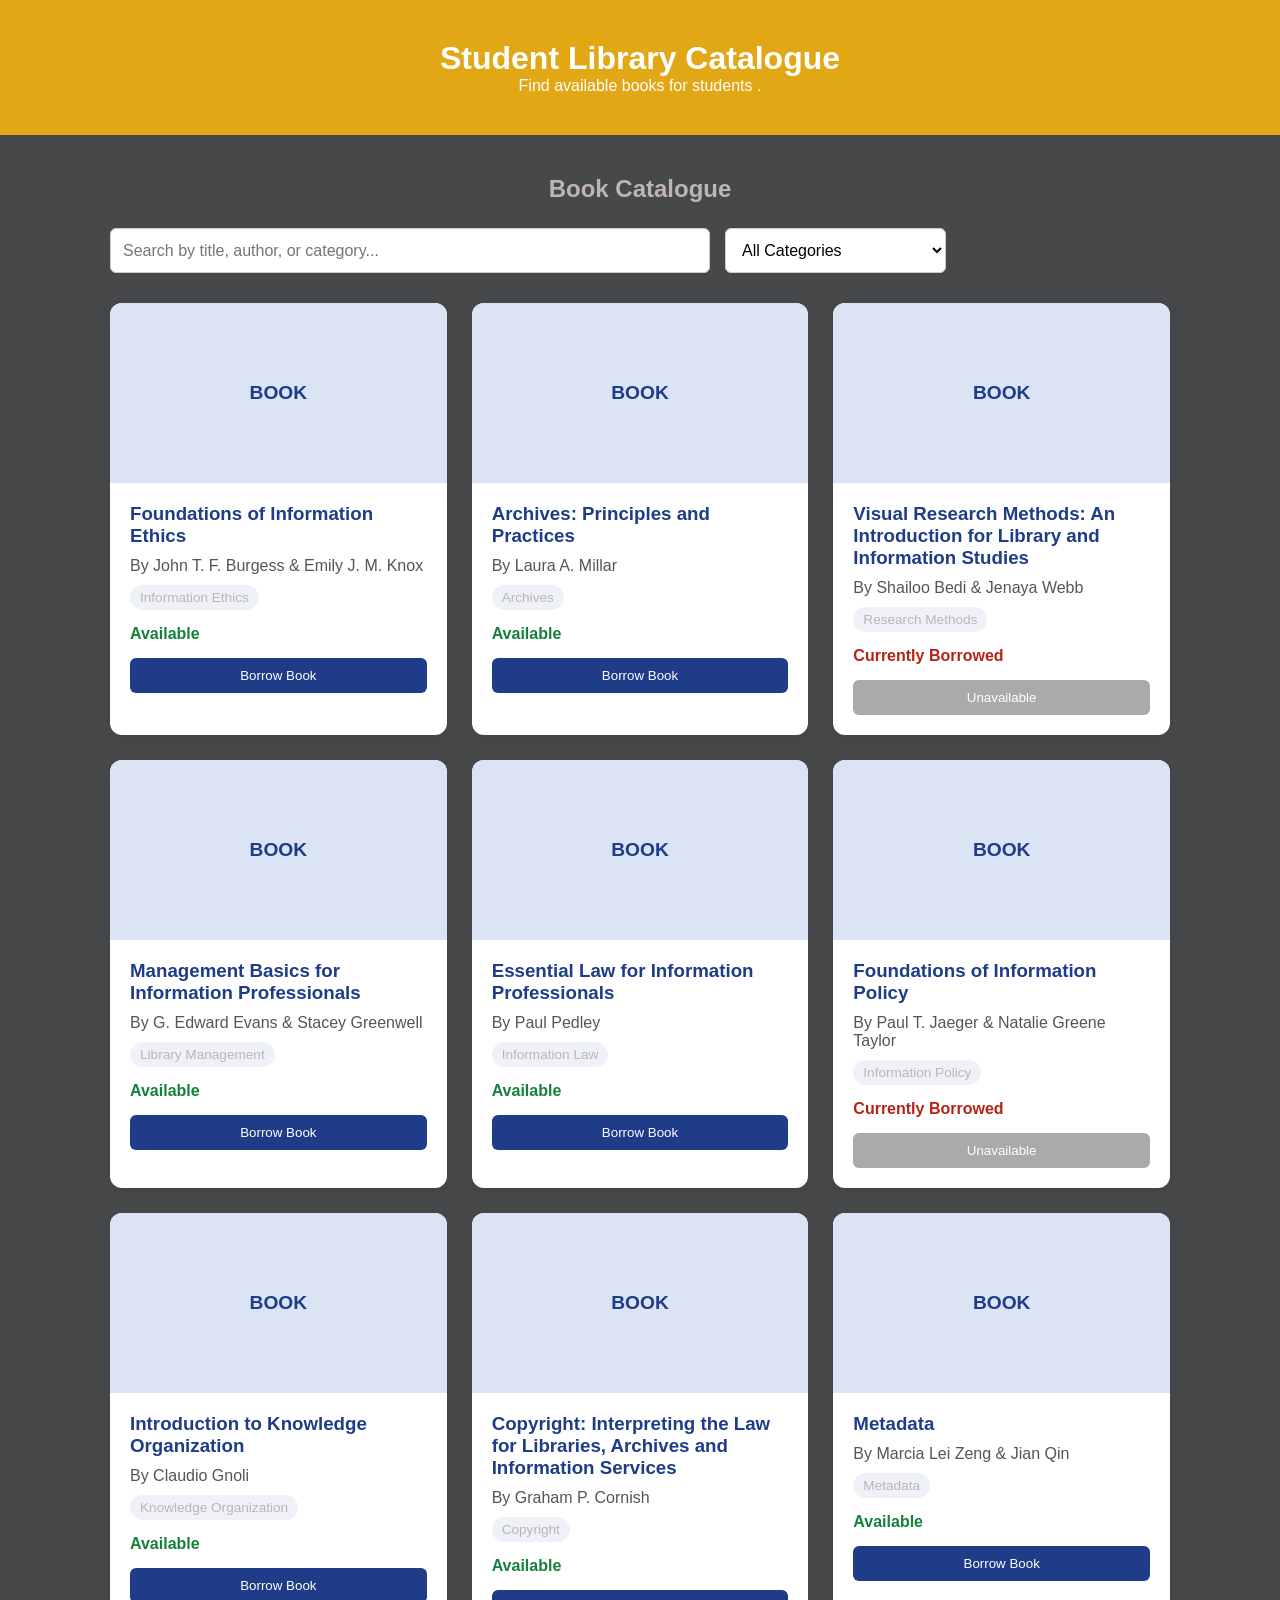
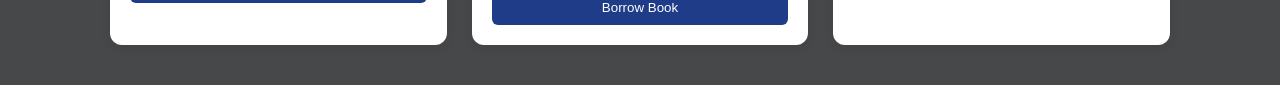
==== index.html @ 52cca1a7 "feat: add category filtering" ====
<!DOCTYPE html>
<html lang="en">
<head>
    <meta charset="UTF-8">
    <meta name="viewport" content="width=device-width, initial-scale=1.0">
    <title>Student Library Catalogue</title>
    <link rel="stylesheet" href="css/style.css">
</head>
<body>

    <header>
        <h1>Student Library Catalogue</h1>
        <p>Find available books for students .</p>
    </header>

    <main>
        <section id="catalogue">
    <h2>Book Catalogue</h2>

    <div class="search-container">
    <input
        type="text"
        id="search-input"
        placeholder="Search by title, author, or category..."
        aria-label="Search books"
    >

    <select id="category-filter" aria-label="Filter books by category">
        <option value="all">All Categories</option>
        <option value="Information Ethics">Information Ethics</option>
        <option value="Archives">Archives</option>
        <option value="Research Methods">Research Methods</option>
        <option value="Library Management">Library Management</option>
        <option value="Information Law">Information Law</option>
        <option value="Information Policy">Information Policy</option>
        <option value="Knowledge Organization">Knowledge Organization</option>
        <option value="Copyright">Copyright</option>
        <option value="Metadata">Metadata</option>
    </select>
</div>

    <div id="book-list"></div>
</section>
    </main>

    <script src="js/script.js"></script>
</body>
</html>
---- css/style.css ----
* {
    box-sizing: border-box;
    margin: 0;
    padding: 0;
}

body {
    font-family: Arial, sans-serif;
    background: #47484a;
    color: #beb4b4;
}

header {
    padding: 40px 20px;
    text-align: center;
    background: #e1a714;
    color: white;
}

main {
    max-width: 1100px;
    margin: 40px auto;
    padding: 0 20px;
}

#catalogue {
    margin-top: 20px;
}

#catalogue h2 {
    margin-bottom: 25px;
    text-align: center;
}

#book-list {
    display: grid;
    grid-template-columns: repeat(auto-fit, minmax(260px, 1fr));
    gap: 25px;
}

.book-card {
    background: white;
    border-radius: 12px;
    overflow: hidden;
    box-shadow: 0 4px 12px rgba(0, 0, 0, 0.08);
    transition: transform 0.2s ease, box-shadow 0.2s ease;
}

.book-card:hover {
    transform: translateY(-4px);
    box-shadow: 0 8px 20px rgba(0, 0, 0, 0.12);
}

.book-cover {
    height: 180px;
    background: #dbe4f5;
    display: flex;
    align-items: center;
    justify-content: center;
    font-weight: bold;
    color: #1f3c88;
    font-size: 1.2rem;
}

.book-info {
    padding: 20px;
}

.book-info h3 {
    margin-bottom: 10px;
    color: #1f3c88;
}

.author {
    color: #555;
    margin-bottom: 10px;
}

.category {
    display: inline-block;
    padding: 5px 10px;
    margin-bottom: 15px;
    background: #eef2f8;
    border-radius: 20px;
    font-size: 0.85rem;
}

.available {
    color: #16803c;
    font-weight: bold;
}

.unavailable {
    color: #b42318;
    font-weight: bold;
}

.borrow-button {
    width: 100%;
    margin-top: 15px;
    padding: 10px;
    border: none;
    border-radius: 6px;
    background: #1f3c88;
    color: white;
    cursor: pointer;
}

.borrow-button:hover {
    background: #162d68;
}

.borrow-button:disabled {
    background: #aaa;
    cursor: not-allowed;
}

.search-container {
    margin-bottom: 25px;
}

#search-input {
    width: 100%;
    max-width: 600px;
    padding: 12px 16px;
    border: 1px solid #ccc;
    border-radius: 8px;
    font-size: 16px;
    box-sizing: border-box;
}

#search-input:focus {
    outline: none;
    border-color: #333;
}

.no-results {
    text-align: center;
    padding: 30px;
    font-size: 18px;
}

.search-container {
    display: flex;
    gap: 15px;
    margin-bottom: 30px;
}

#search-input,
#category-filter {
    padding: 12px;
    border: 1px solid #ccc;
    border-radius: 6px;
    font-size: 16px;
}

#search-input {
    flex: 1;
}

#category-filter {
    min-width: 220px;
    background-color: white;
}

#search-input:focus,
#category-filter:focus {
    outline: none;
    border-color: #333;
}
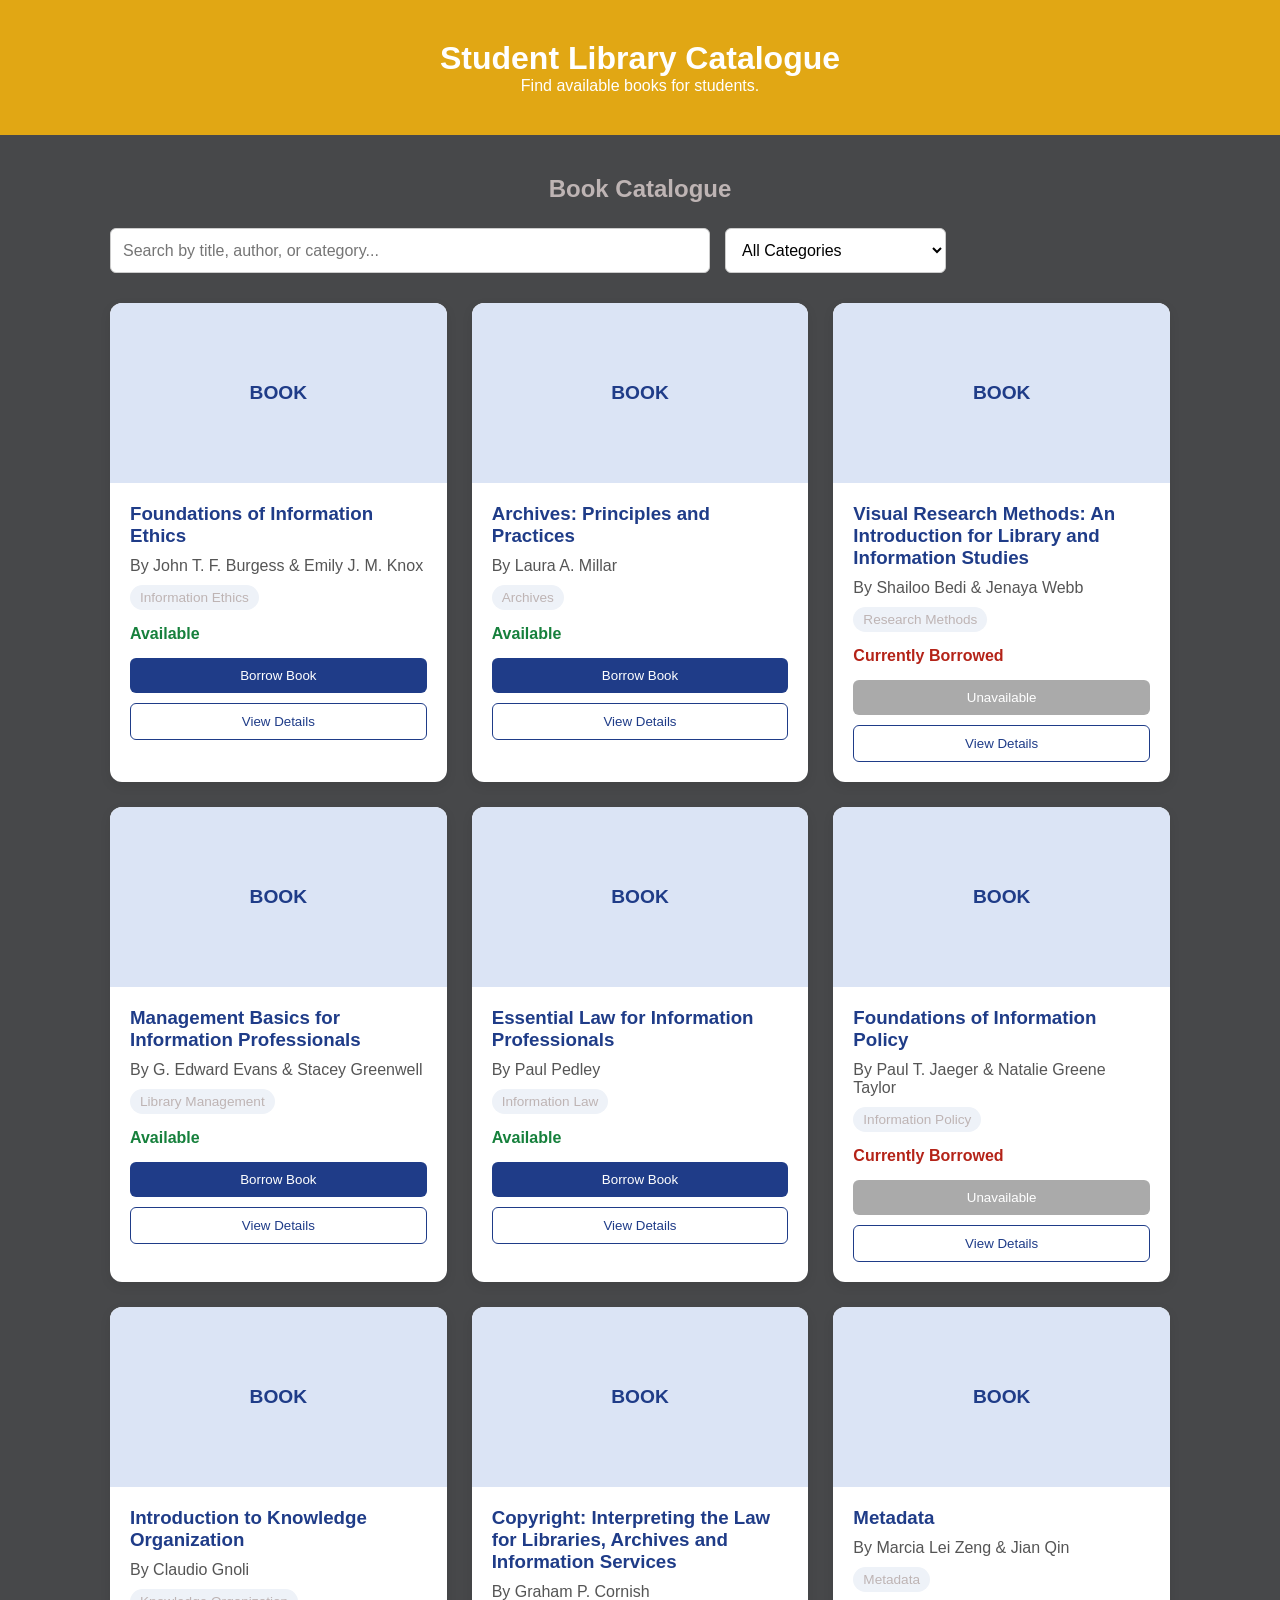
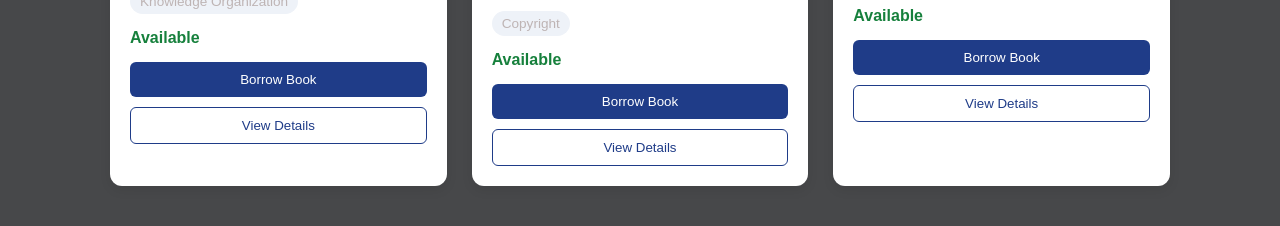
==== commit 0c97f614: "feat: add book details view" ====
--- a/index.html
+++ b/index.html
@@ -10,37 +10,72 @@
 
     <header>
         <h1>Student Library Catalogue</h1>
-        <p>Find available books for students .</p>
+        <p>Find available books for students.</p>
     </header>
 
     <main>
         <section id="catalogue">
-    <h2>Book Catalogue</h2>
+            <h2>Book Catalogue</h2>
 
-    <div class="search-container">
-    <input
-        type="text"
-        id="search-input"
-        placeholder="Search by title, author, or category..."
-        aria-label="Search books"
-    >
+            <div class="search-container">
+                <input
+                    type="text"
+                    id="search-input"
+                    placeholder="Search by title, author, or category..."
+                    aria-label="Search books"
+                >
 
-    <select id="category-filter" aria-label="Filter books by category">
-        <option value="all">All Categories</option>
-        <option value="Information Ethics">Information Ethics</option>
-        <option value="Archives">Archives</option>
-        <option value="Research Methods">Research Methods</option>
-        <option value="Library Management">Library Management</option>
-        <option value="Information Law">Information Law</option>
-        <option value="Information Policy">Information Policy</option>
-        <option value="Knowledge Organization">Knowledge Organization</option>
-        <option value="Copyright">Copyright</option>
-        <option value="Metadata">Metadata</option>
-    </select>
-</div>
+                <select id="category-filter" aria-label="Filter books by category">
+                    <option value="all">All Categories</option>
+                    <option value="Information Ethics">Information Ethics</option>
+                    <option value="Archives">Archives</option>
+                    <option value="Research Methods">Research Methods</option>
+                    <option value="Library Management">Library Management</option>
+                    <option value="Information Law">Information Law</option>
+                    <option value="Information Policy">Information Policy</option>
+                    <option value="Knowledge Organization">Knowledge Organization</option>
+                    <option value="Copyright">Copyright</option>
+                    <option value="Metadata">Metadata</option>
+                </select>
+            </div>
 
-    <div id="book-list"></div>
-</section>
+            <div id="book-list"></div>
+        </section>
+
+        <!-- Book Details Modal -->
+        <div id="book-details" class="book-details hidden">
+            <div class="details-content">
+
+                <button
+                    id="close-details"
+                    class="close-details"
+                    aria-label="Close book details"
+                >
+                    &times;
+                </button>
+
+                <div class="details-cover">
+                    <span>BOOK</span>
+                </div>
+
+                <div class="details-info">
+                    <h2 id="details-title"></h2>
+
+                    <p id="details-author" class="details-author"></p>
+
+                    <p id="details-category" class="details-category"></p>
+
+                    <h3>Description</h3>
+                    <p id="details-description"></p>
+
+                    <p id="details-availability"></p>
+
+                    <div id="details-actions"></div>
+                </div>
+
+            </div>
+        </div>
+
     </main>
 
     <script src="js/script.js"></script>
--- a/css/style.css
+++ b/css/style.css
@@ -167,4 +167,182 @@
 #category-filter:focus {
     outline: none;
     border-color: #333;
+}
+
+/* Book Details Button */
+
+.details-button {
+    width: 100%;
+    margin-top: 10px;
+    padding: 10px;
+    border: 1px solid #1f3c88;
+    border-radius: 6px;
+    background: white;
+    color: #1f3c88;
+    cursor: pointer;
+}
+
+.details-button:hover {
+    background: #eef2f8;
+}
+
+
+/* Book Details Modal */
+
+.book-details {
+    position: fixed;
+    inset: 0;
+    background: rgba(0, 0, 0, 0.65);
+
+    display: flex;
+    justify-content: center;
+    align-items: center;
+
+    padding: 20px;
+    z-index: 1000;
+}
+
+
+/* Hidden state */
+
+.book-details.hidden {
+    display: none;
+}
+
+
+/* Details window */
+
+.details-content {
+    position: relative;
+
+    background: white;
+
+    width: 100%;
+    max-width: 700px;
+
+    border-radius: 12px;
+
+    padding: 30px;
+
+    max-height: 90vh;
+    overflow-y: auto;
+
+    box-shadow: 0 10px 40px rgba(0, 0, 0, 0.3);
+}
+
+
+/* Close button */
+
+.close-details {
+    position: absolute;
+
+    top: 12px;
+    right: 18px;
+
+    border: none;
+    background: none;
+
+    font-size: 32px;
+
+    color: #555;
+
+    cursor: pointer;
+}
+
+.close-details:hover {
+    color: #b42318;
+}
+
+
+/* Details cover */
+
+.details-cover {
+    height: 180px;
+
+    background: #dbe4f5;
+
+    display: flex;
+    align-items: center;
+    justify-content: center;
+
+    border-radius: 8px;
+
+    margin-bottom: 25px;
+
+    color: #1f3c88;
+
+    font-size: 1.4rem;
+    font-weight: bold;
+}
+
+
+/* Details information */
+
+.details-info h2 {
+    color: #1f3c88;
+    margin-bottom: 12px;
+    padding-right: 40px;
+}
+
+.details-author {
+    color: #555;
+    margin-bottom: 15px;
+}
+
+.details-category {
+    display: inline-block;
+
+    padding: 6px 12px;
+
+    background: #eef2f8;
+
+    border-radius: 20px;
+
+    font-size: 0.9rem;
+
+    margin-bottom: 20px;
+}
+
+.details-info h3 {
+    color: #333;
+    margin-bottom: 10px;
+}
+
+#details-description {
+    color: #555;
+    line-height: 1.6;
+    margin-bottom: 20px;
+}
+
+#details-availability {
+    margin-bottom: 15px;
+}
+
+
+/* Details actions */
+
+#details-actions .borrow-button {
+    max-width: 250px;
+}
+
+
+/* Responsive layout */
+
+@media (max-width: 700px) {
+
+    .search-container {
+        flex-direction: column;
+    }
+
+    #category-filter {
+        width: 100%;
+    }
+
+    .details-content {
+        padding: 25px 20px;
+    }
+
+    .details-cover {
+        height: 140px;
+    }
 }
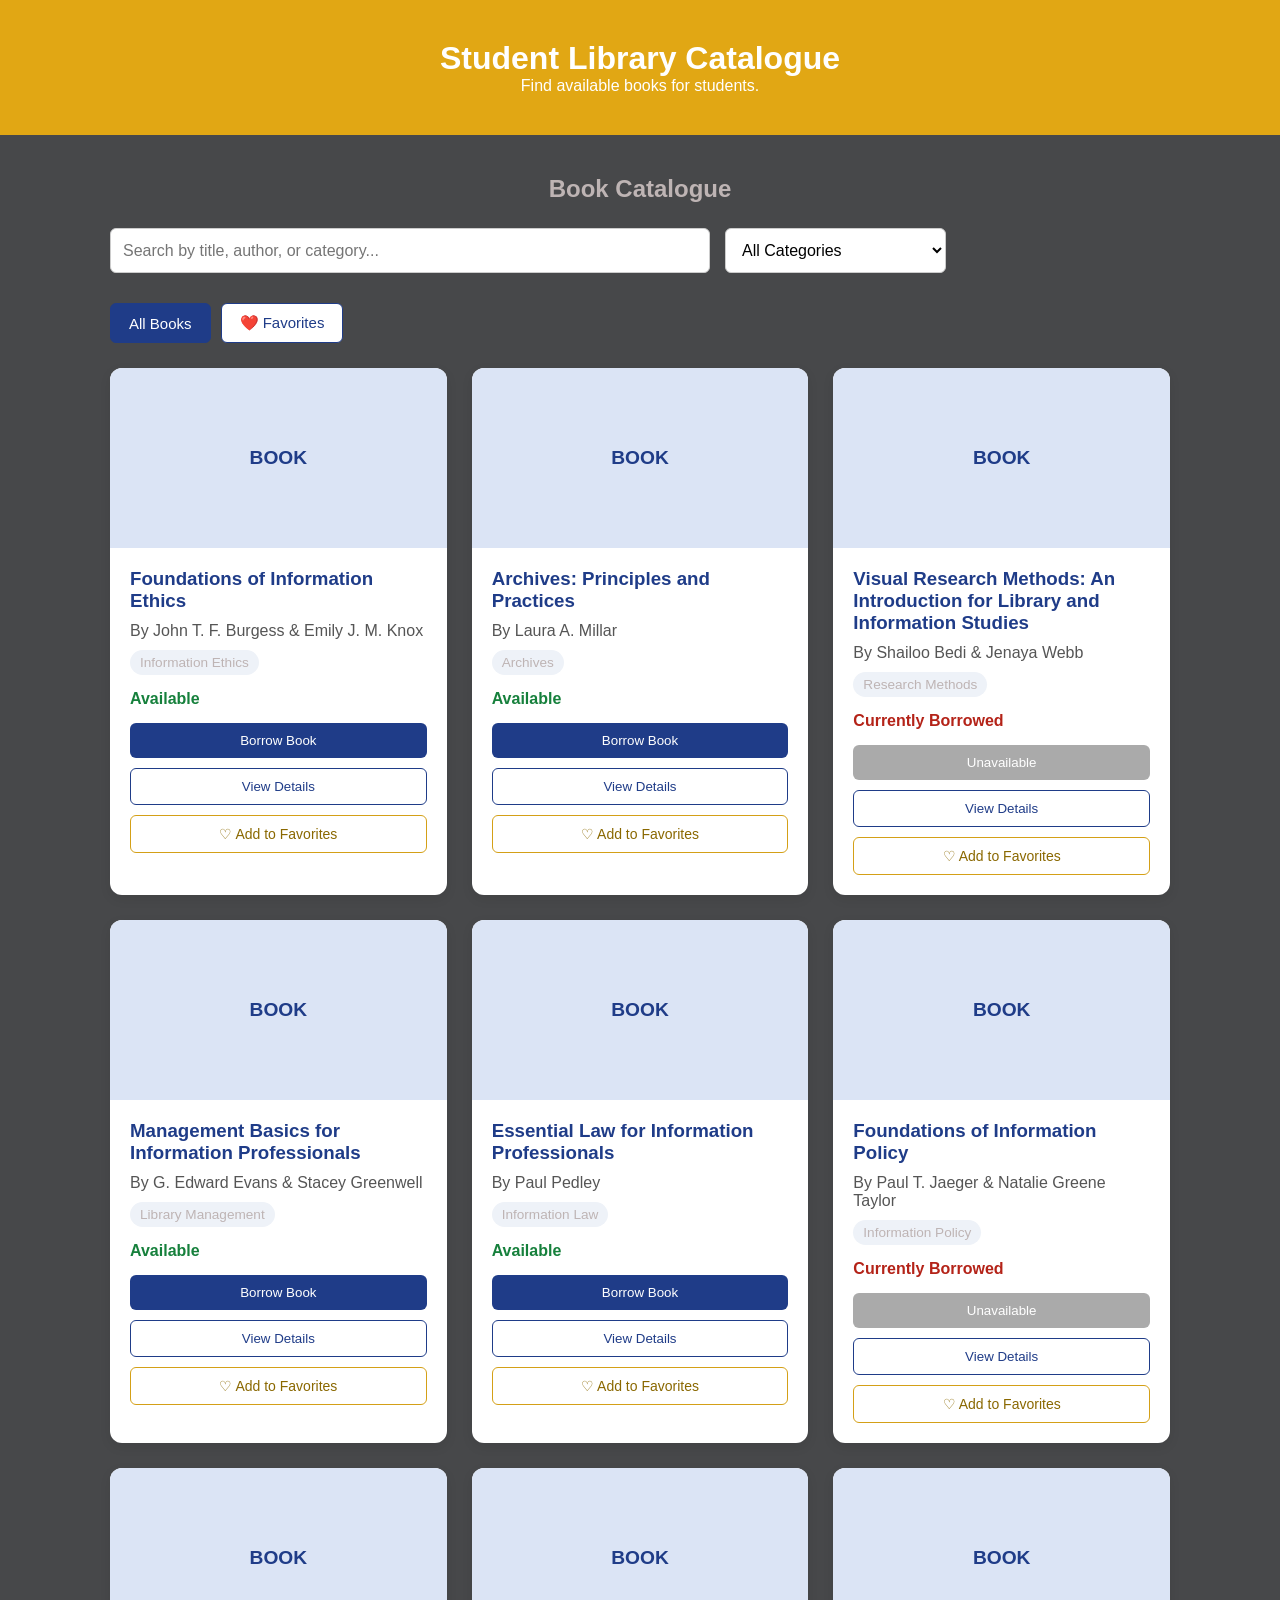
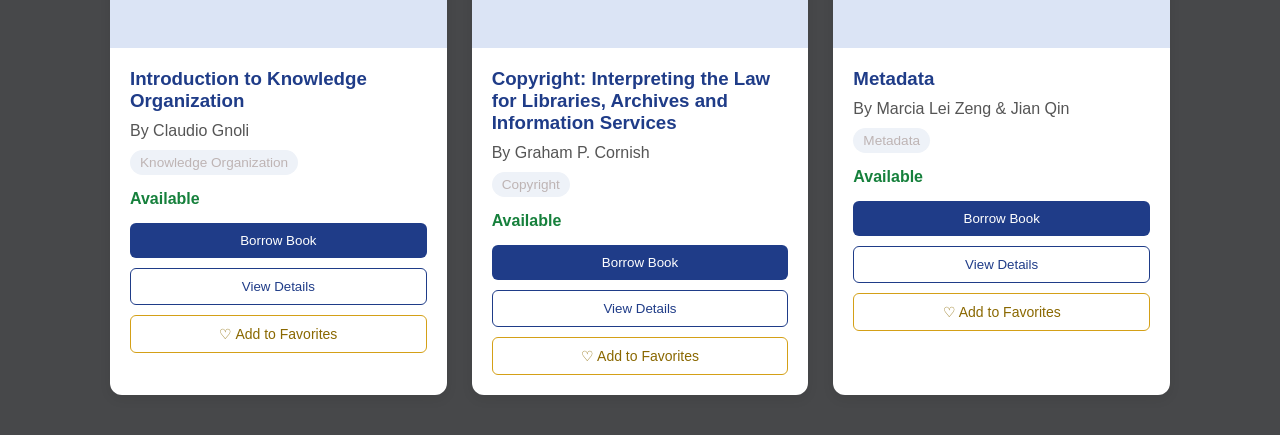
==== commit 4caf4c06: "feat: add book favorites" ====
--- a/index.html
+++ b/index.html
@@ -18,6 +18,7 @@
             <h2>Book Catalogue</h2>
 
             <div class="search-container">
+
                 <input
                     type="text"
                     id="search-input"
@@ -25,7 +26,10 @@
                     aria-label="Search books"
                 >
 
-                <select id="category-filter" aria-label="Filter books by category">
+                <select
+                    id="category-filter"
+                    aria-label="Filter books by category"
+                >
                     <option value="all">All Categories</option>
                     <option value="Information Ethics">Information Ethics</option>
                     <option value="Archives">Archives</option>
@@ -37,13 +41,36 @@
                     <option value="Copyright">Copyright</option>
                     <option value="Metadata">Metadata</option>
                 </select>
+
+            </div>
+
+            <!-- Favorites Controls -->
+            <div class="favourites-controls">
+
+                <button
+                    id="all-books-button"
+                    class="filter-button active"
+                >
+                    All Books
+                </button>
+
+                <button
+                    id="favorites-button"
+                    class="filter-button"
+                >
+                    ❤️ Favorites
+                </button>
+
             </div>
 
             <div id="book-list"></div>
+
         </section>
+
 
         <!-- Book Details Modal -->
         <div id="book-details" class="book-details hidden">
+
             <div class="details-content">
 
                 <button
@@ -59,25 +86,36 @@
                 </div>
 
                 <div class="details-info">
+
                     <h2 id="details-title"></h2>
 
-                    <p id="details-author" class="details-author"></p>
+                    <p
+                        id="details-author"
+                        class="details-author"
+                    ></p>
 
-                    <p id="details-category" class="details-category"></p>
+                    <p
+                        id="details-category"
+                        class="details-category"
+                    ></p>
 
                     <h3>Description</h3>
+
                     <p id="details-description"></p>
 
                     <p id="details-availability"></p>
 
                     <div id="details-actions"></div>
+
                 </div>
 
             </div>
+
         </div>
 
     </main>
 
     <script src="js/script.js"></script>
+
 </body>
 </html>
--- a/css/style.css
+++ b/css/style.css
@@ -345,4 +345,59 @@
     .details-cover {
         height: 140px;
     }
+}
+
+/* Favorites controls */
+
+.favourites-controls {
+    display: flex;
+    gap: 10px;
+    margin-bottom: 25px;
+}
+
+.filter-button {
+    padding: 10px 18px;
+    border: 1px solid #1f3c88;
+    border-radius: 6px;
+    background: white;
+    color: #1f3c88;
+    cursor: pointer;
+    font-size: 15px;
+}
+
+.filter-button:hover {
+    background: #eef2f8;
+}
+
+.filter-button.active {
+    background: #1f3c88;
+    color: white;
+}
+
+
+/* Favorite button */
+
+.favorite-button {
+    width: 100%;
+    margin-top: 10px;
+    padding: 10px;
+
+    border: 1px solid #d4a017;
+    border-radius: 6px;
+
+    background: white;
+    color: #8a6800;
+
+    cursor: pointer;
+    font-size: 14px;
+}
+
+.favorite-button:hover {
+    background: #fff8df;
+}
+
+.favorite-button.favorited {
+    background: #fff3c4;
+    color: #8a6800;
+    font-weight: bold;
 }
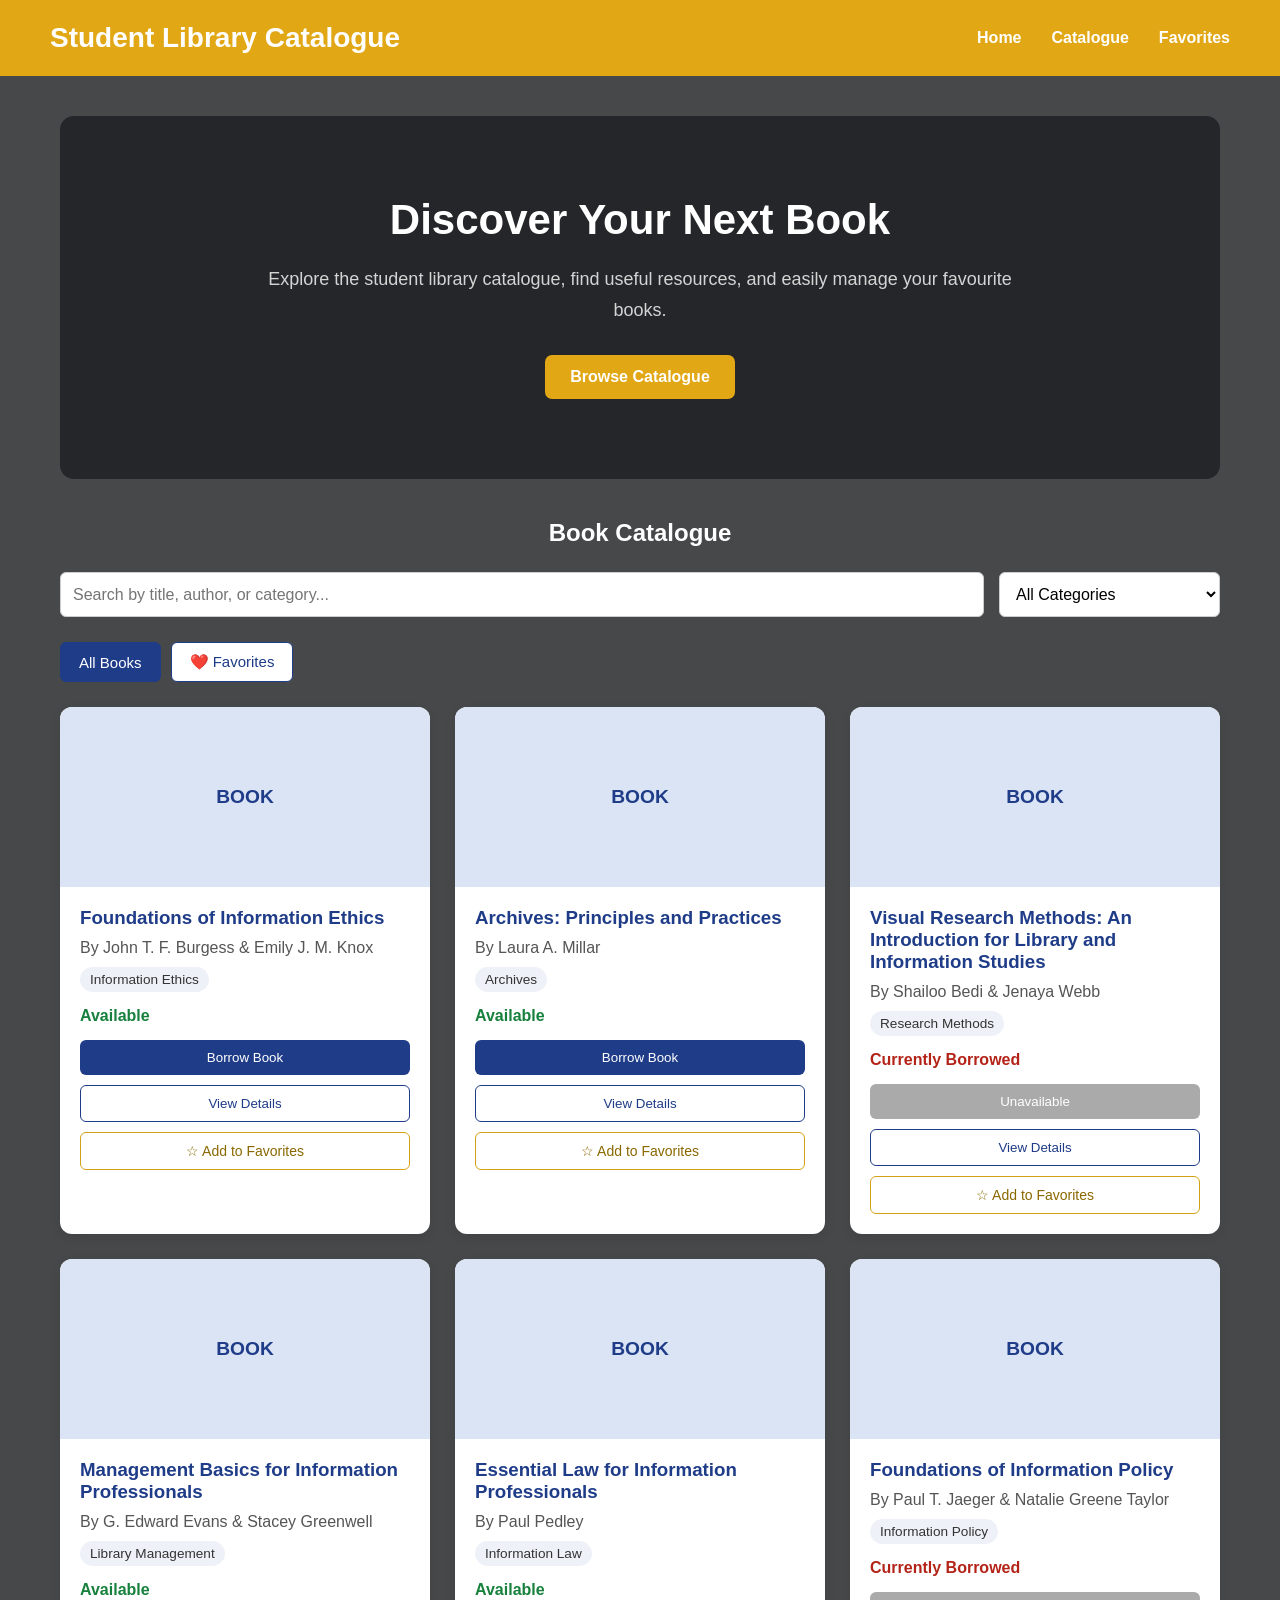
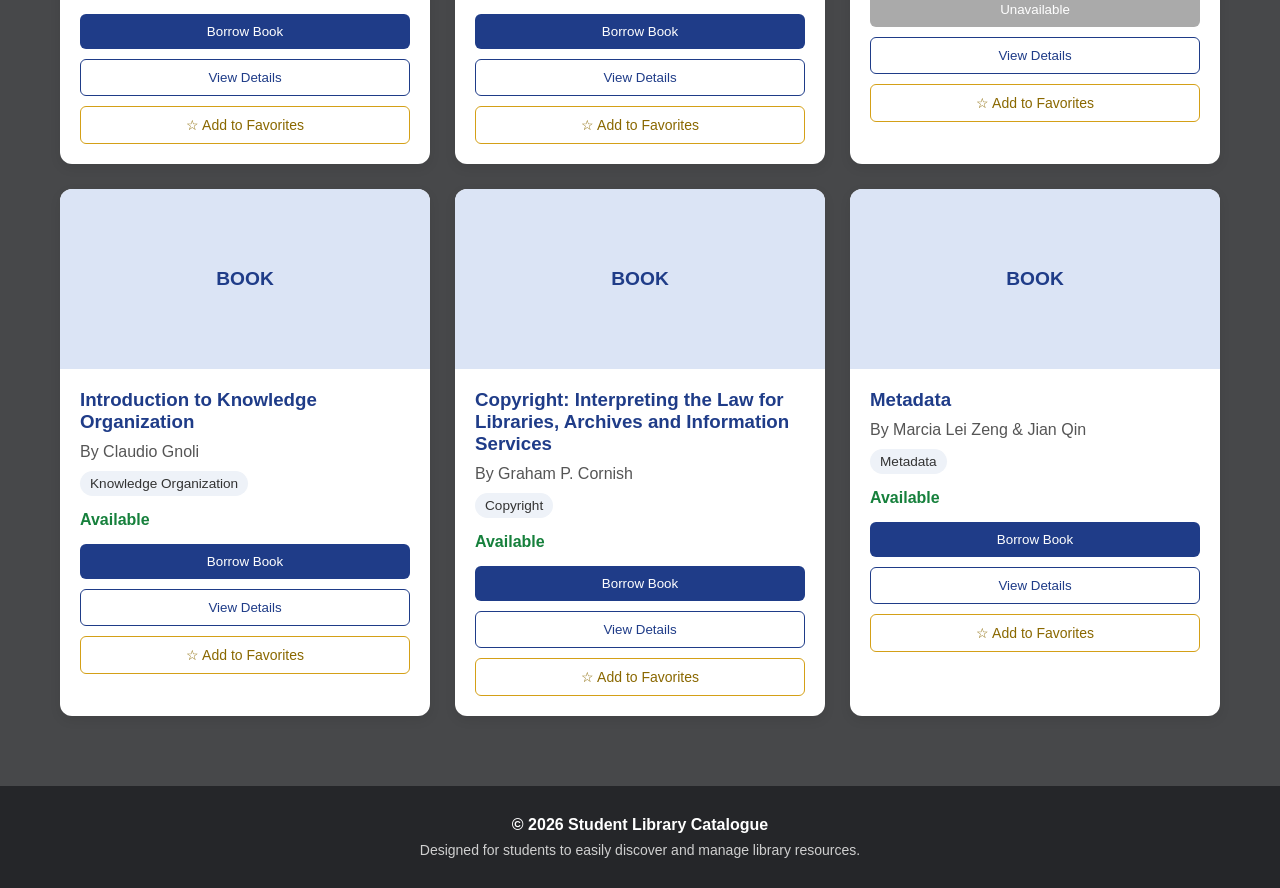
==== commit de8545e3: "feat: add navigation and landing page" ====
--- a/index.html
+++ b/index.html
@@ -9,11 +9,34 @@
 <body>
 
     <header>
-        <h1>Student Library Catalogue</h1>
-        <p>Find available books for students.</p>
+        <div class="header-content">
+            <h1>Student Library Catalogue</h1>
+
+            <nav>
+                <a href="#home">Home</a>
+                <a href="#catalogue">Catalogue</a>
+                <a href="#favorites">Favorites</a>
+            </nav>
+        </div>
     </header>
 
     <main>
+
+        <section id="home" class="hero">
+            <div class="hero-content">
+                <h2>Discover Your Next Book</h2>
+
+                <p>
+                    Explore the student library catalogue, find useful
+                    resources, and easily manage your favourite books.
+                </p>
+
+                <a href="#catalogue" class="catalogue-button">
+                    Browse Catalogue
+                </a>
+            </div>
+        </section>
+
         <section id="catalogue">
             <h2>Book Catalogue</h2>
 
@@ -44,8 +67,7 @@
 
             </div>
 
-            <!-- Favorites Controls -->
-            <div class="favourites-controls">
+            <div id="favorites" class="favourites-controls">
 
                 <button
                     id="all-books-button"
@@ -67,8 +89,6 @@
 
         </section>
 
-
-        <!-- Book Details Modal -->
         <div id="book-details" class="book-details hidden">
 
             <div class="details-content">
@@ -115,6 +135,11 @@
 
     </main>
 
+    <footer>
+        <p>&copy; 2026 Student Library Catalogue</p>
+        <p>Designed for students to easily discover and manage library resources.</p>
+    </footer>
+
     <script src="js/script.js"></script>
 
 </body>
--- a/css/style.css
+++ b/css/style.css
@@ -4,6 +4,10 @@
     padding: 0;
 }
 
+html {
+    scroll-behavior: smooth;
+}
+
 body {
     font-family: Arial, sans-serif;
     background: #47484a;
@@ -11,30 +15,99 @@
 }
 
 header {
-    padding: 40px 20px;
+    background: #e1a714;
+    color: white;
+    padding: 22px 50px;
+}
+
+.header-content {
+    max-width: 1200px;
+    margin: 0 auto;
+    display: flex;
+    align-items: center;
+    justify-content: space-between;
+}
+
+header h1 {
+    font-size: 28px;
+}
+
+nav {
+    display: flex;
+    gap: 30px;
+}
+
+nav a {
+    color: white;
+    text-decoration: none;
+    font-weight: bold;
+    font-size: 16px;
+}
+
+nav a:hover {
+    text-decoration: underline;
+}
+
+.hero {
+    max-width: 1200px;
+    margin: 40px auto;
+    padding: 80px 60px;
+    background: #252629;
+    border-radius: 14px;
     text-align: center;
+}
+
+.hero-content {
+    max-width: 750px;
+    margin: 0 auto;
+}
+
+.hero h2 {
+    color: white;
+    font-size: 42px;
+    margin-bottom: 20px;
+}
+
+.hero p {
+    color: #d4d4d4;
+    font-size: 18px;
+    line-height: 1.7;
+    margin-bottom: 30px;
+}
+
+.catalogue-button {
+    display: inline-block;
+    padding: 13px 25px;
     background: #e1a714;
     color: white;
+    text-decoration: none;
+    border-radius: 7px;
+    font-weight: bold;
+}
+
+.catalogue-button:hover {
+    background: #c8930e;
 }
 
 main {
-    max-width: 1100px;
+    max-width: 1200px;
     margin: 40px auto;
     padding: 0 20px;
 }
 
 #catalogue {
-    margin-top: 20px;
+    margin-top: 30px;
 }
 
 #catalogue h2 {
     margin-bottom: 25px;
     text-align: center;
+    color: white;
 }
 
 #book-list {
     display: grid;
-    grid-template-columns: repeat(auto-fit, minmax(260px, 1fr));
+    grid-template-columns: repeat(3, 1fr);
     gap: 25px;
 }
 
@@ -83,6 +156,7 @@
     background: #eef2f8;
     border-radius: 20px;
     font-size: 0.85rem;
+    color: #333;
 }
 
 .available {
@@ -116,20 +190,30 @@
 }
 
 .search-container {
+    display: flex;
+    gap: 15px;
     margin-bottom: 25px;
 }
 
+#search-input,
+#category-filter {
+    padding: 12px;
+    border: 1px solid #ccc;
+    border-radius: 6px;
+    font-size: 16px;
+}
+
 #search-input {
-    width: 100%;
-    max-width: 600px;
-    padding: 12px 16px;
-    border: 1px solid #ccc;
-    border-radius: 8px;
-    font-size: 16px;
-    box-sizing: border-box;
-}
-
-#search-input:focus {
+    flex: 1;
+}
+
+#category-filter {
+    min-width: 220px;
+    background-color: white;
+}
+
+#search-input:focus,
+#category-filter:focus {
     outline: none;
     border-color: #333;
 }
@@ -139,37 +223,6 @@
     padding: 30px;
     font-size: 18px;
 }
-
-.search-container {
-    display: flex;
-    gap: 15px;
-    margin-bottom: 30px;
-}
-
-#search-input,
-#category-filter {
-    padding: 12px;
-    border: 1px solid #ccc;
-    border-radius: 6px;
-    font-size: 16px;
-}
-
-#search-input {
-    flex: 1;
-}
-
-#category-filter {
-    min-width: 220px;
-    background-color: white;
-}
-
-#search-input:focus,
-#category-filter:focus {
-    outline: none;
-    border-color: #333;
-}
-
-/* Book Details Button */
 
 .details-button {
     width: 100%;
@@ -186,66 +239,41 @@
     background: #eef2f8;
 }
 
-
-/* Book Details Modal */
-
 .book-details {
     position: fixed;
     inset: 0;
     background: rgba(0, 0, 0, 0.65);
-
     display: flex;
     justify-content: center;
     align-items: center;
-
     padding: 20px;
     z-index: 1000;
 }
 
-
-/* Hidden state */
-
 .book-details.hidden {
     display: none;
 }
 
-
-/* Details window */
-
 .details-content {
     position: relative;
-
-    background: white;
-
+    background: white;
     width: 100%;
     max-width: 700px;
-
     border-radius: 12px;
-
     padding: 30px;
-
     max-height: 90vh;
     overflow-y: auto;
-
     box-shadow: 0 10px 40px rgba(0, 0, 0, 0.3);
 }
-
-
-/* Close button */
 
 .close-details {
     position: absolute;
-
     top: 12px;
     right: 18px;
-
     border: none;
     background: none;
-
     font-size: 32px;
-
     color: #555;
-
     cursor: pointer;
 }
 
@@ -253,30 +281,18 @@
     color: #b42318;
 }
 
-
-/* Details cover */
-
 .details-cover {
     height: 180px;
-
     background: #dbe4f5;
-
     display: flex;
     align-items: center;
     justify-content: center;
-
     border-radius: 8px;
-
     margin-bottom: 25px;
-
-    color: #1f3c88;
-
+    color: #1f3c88;
     font-size: 1.4rem;
     font-weight: bold;
 }
-
-
-/* Details information */
 
 .details-info h2 {
     color: #1f3c88;
@@ -291,15 +307,10 @@
 
 .details-category {
     display: inline-block;
-
     padding: 6px 12px;
-
     background: #eef2f8;
-
     border-radius: 20px;
-
     font-size: 0.9rem;
-
     margin-bottom: 20px;
 }
 
@@ -318,36 +329,9 @@
     margin-bottom: 15px;
 }
 
-
-/* Details actions */
-
 #details-actions .borrow-button {
     max-width: 250px;
 }
-
-
-/* Responsive layout */
-
-@media (max-width: 700px) {
-
-    .search-container {
-        flex-direction: column;
-    }
-
-    #category-filter {
-        width: 100%;
-    }
-
-    .details-content {
-        padding: 25px 20px;
-    }
-
-    .details-cover {
-        height: 140px;
-    }
-}
-
-/* Favorites controls */
 
 .favourites-controls {
     display: flex;
@@ -373,21 +357,15 @@
     background: #1f3c88;
     color: white;
 }
-
-
-/* Favorite button */
 
 .favorite-button {
     width: 100%;
     margin-top: 10px;
     padding: 10px;
-
     border: 1px solid #d4a017;
     border-radius: 6px;
-
     background: white;
     color: #8a6800;
-
     cursor: pointer;
     font-size: 14px;
 }
@@ -400,4 +378,22 @@
     background: #fff3c4;
     color: #8a6800;
     font-weight: bold;
+}
+
+footer {
+    margin-top: 70px;
+    padding: 30px;
+    background: #252629;
+    color: #cfcfcf;
+    text-align: center;
+}
+
+footer p:first-child {
+    color: white;
+    font-weight: bold;
+    margin-bottom: 8px;
+}
+
+footer p:last-child {
+    font-size: 14px;
 }
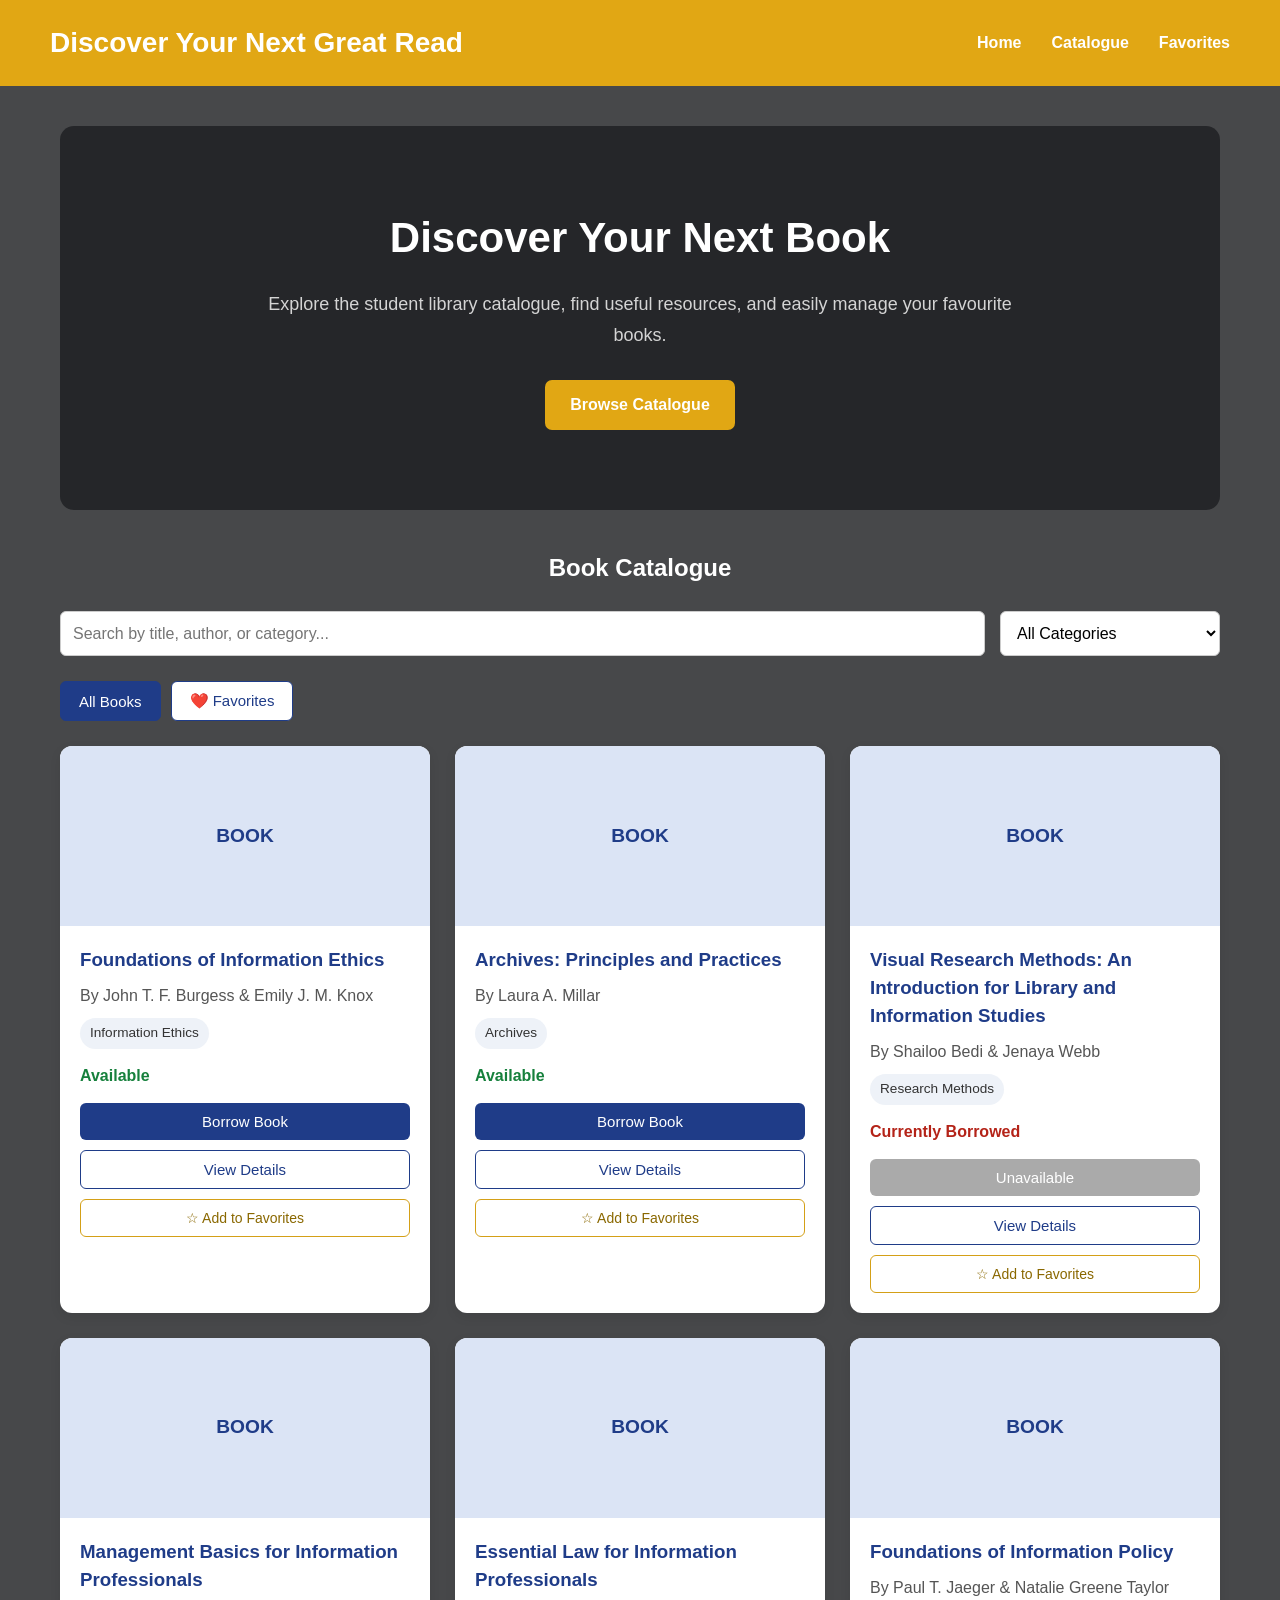
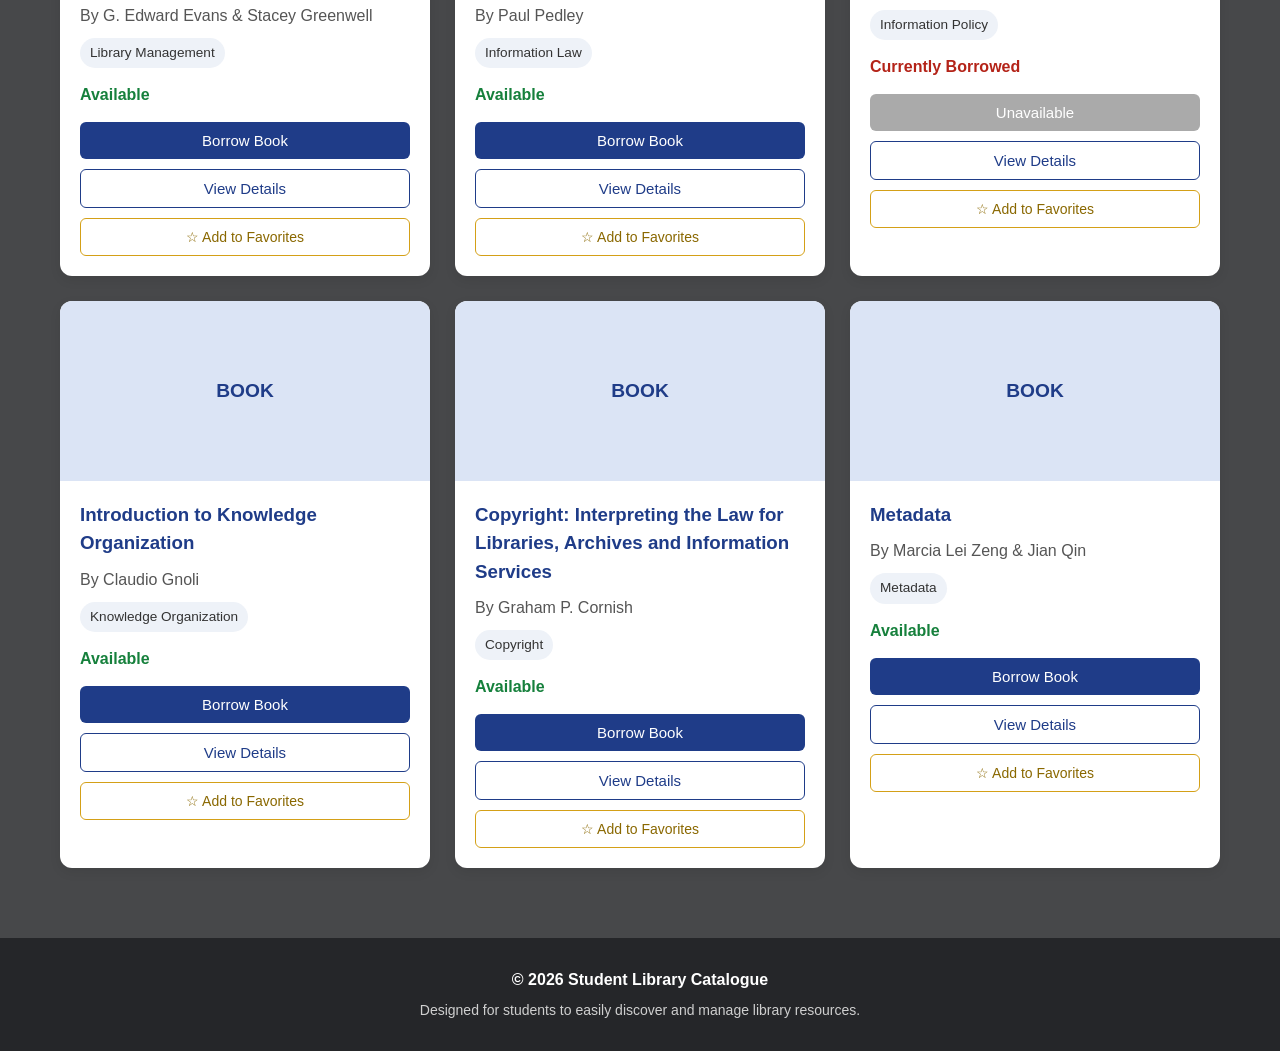
==== commit a26d23ff: "feat(landing): update hero title copy Refs #26" ====
--- a/index.html
+++ b/index.html
@@ -10,8 +10,7 @@
 
     <header>
         <div class="header-content">
-            <h1>Student Library Catalogue</h1>
-
+            <h1>Discover Your Next Great Read</h1>
             <nav>
                 <a href="#home">Home</a>
                 <a href="#catalogue">Catalogue</a>
--- a/css/style.css
+++ b/css/style.css
@@ -12,6 +12,7 @@
     font-family: Arial, sans-serif;
     background: #47484a;
     color: #beb4b4;
+    line-height: 1.5;
 }
 
 header {
@@ -107,7 +108,7 @@
 
 #book-list {
     display: grid;
-    grid-template-columns: repeat(3, 1fr);
+    grid-template-columns: repeat(3, minmax(0, 1fr));
     gap: 25px;
 }
 
@@ -178,6 +179,7 @@
     background: #1f3c88;
     color: white;
     cursor: pointer;
+    font-size: 15px;
 }
 
 .borrow-button:hover {
@@ -205,10 +207,11 @@
 
 #search-input {
     flex: 1;
+    min-width: 0;
 }
 
 #category-filter {
-    min-width: 220px;
+    width: 220px;
     background-color: white;
 }
 
@@ -233,6 +236,7 @@
     background: white;
     color: #1f3c88;
     cursor: pointer;
+    font-size: 15px;
 }
 
 .details-button:hover {
@@ -312,6 +316,7 @@
     border-radius: 20px;
     font-size: 0.9rem;
     margin-bottom: 20px;
+    color: #333;
 }
 
 .details-info h3 {
@@ -396,4 +401,116 @@
 
 footer p:last-child {
     font-size: 14px;
+}
+
+@media (max-width: 900px) {
+    header {
+        padding: 20px 30px;
+    }
+
+    .header-content {
+        flex-direction: column;
+        gap: 15px;
+    }
+
+    nav {
+        gap: 20px;
+    }
+
+    .hero {
+        margin: 30px 20px;
+        padding: 60px 40px;
+    }
+
+    .hero h2 {
+        font-size: 36px;
+    }
+
+    #book-list {
+        grid-template-columns: repeat(2, minmax(0, 1fr));
+        gap: 20px;
+    }
+}
+
+@media (max-width: 600px) {
+    header {
+        padding: 20px;
+    }
+
+    header h1 {
+        font-size: 24px;
+        text-align: center;
+    }
+
+    nav {
+        width: 100%;
+        justify-content: center;
+        gap: 15px;
+        flex-wrap: wrap;
+    }
+
+    nav a {
+        font-size: 14px;
+    }
+
+    main {
+        margin: 25px auto;
+        padding: 0 15px;
+    }
+
+    .hero {
+        margin: 20px 0;
+        padding: 50px 20px;
+    }
+
+    .hero h2 {
+        font-size: 30px;
+    }
+
+    .hero p {
+        font-size: 16px;
+    }
+
+    .search-container {
+        flex-direction: column;
+    }
+
+    #search-input,
+    #category-filter {
+        width: 100%;
+    }
+
+    #book-list {
+        grid-template-columns: 1fr;
+        gap: 18px;
+    }
+
+    .favourites-controls {
+        flex-direction: column;
+    }
+
+    .filter-button {
+        width: 100%;
+    }
+
+    .book-details {
+        padding: 10px;
+    }
+
+    .details-content {
+        padding: 25px 18px;
+        max-height: 95vh;
+    }
+
+    .details-cover {
+        height: 140px;
+    }
+
+    #details-actions .borrow-button {
+        max-width: none;
+    }
+
+    footer {
+        padding: 25px 15px;
+    }
 }
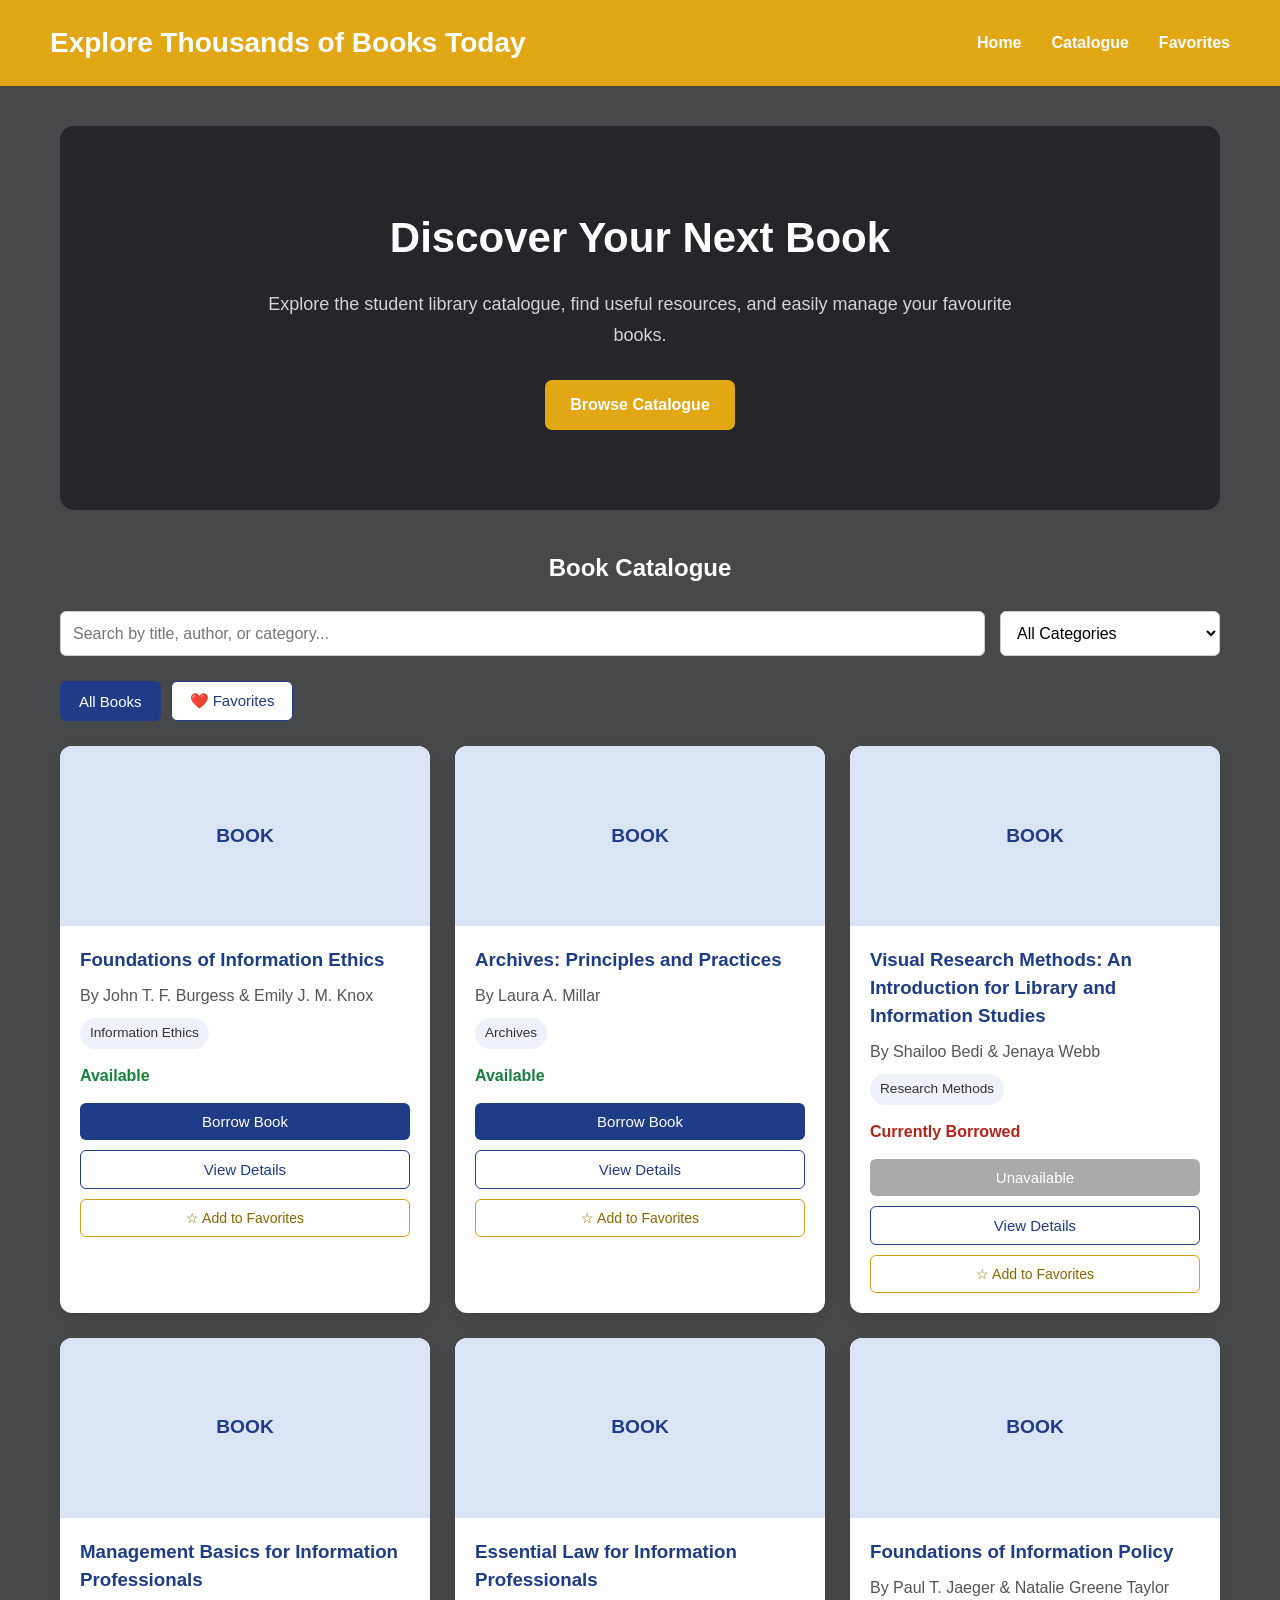
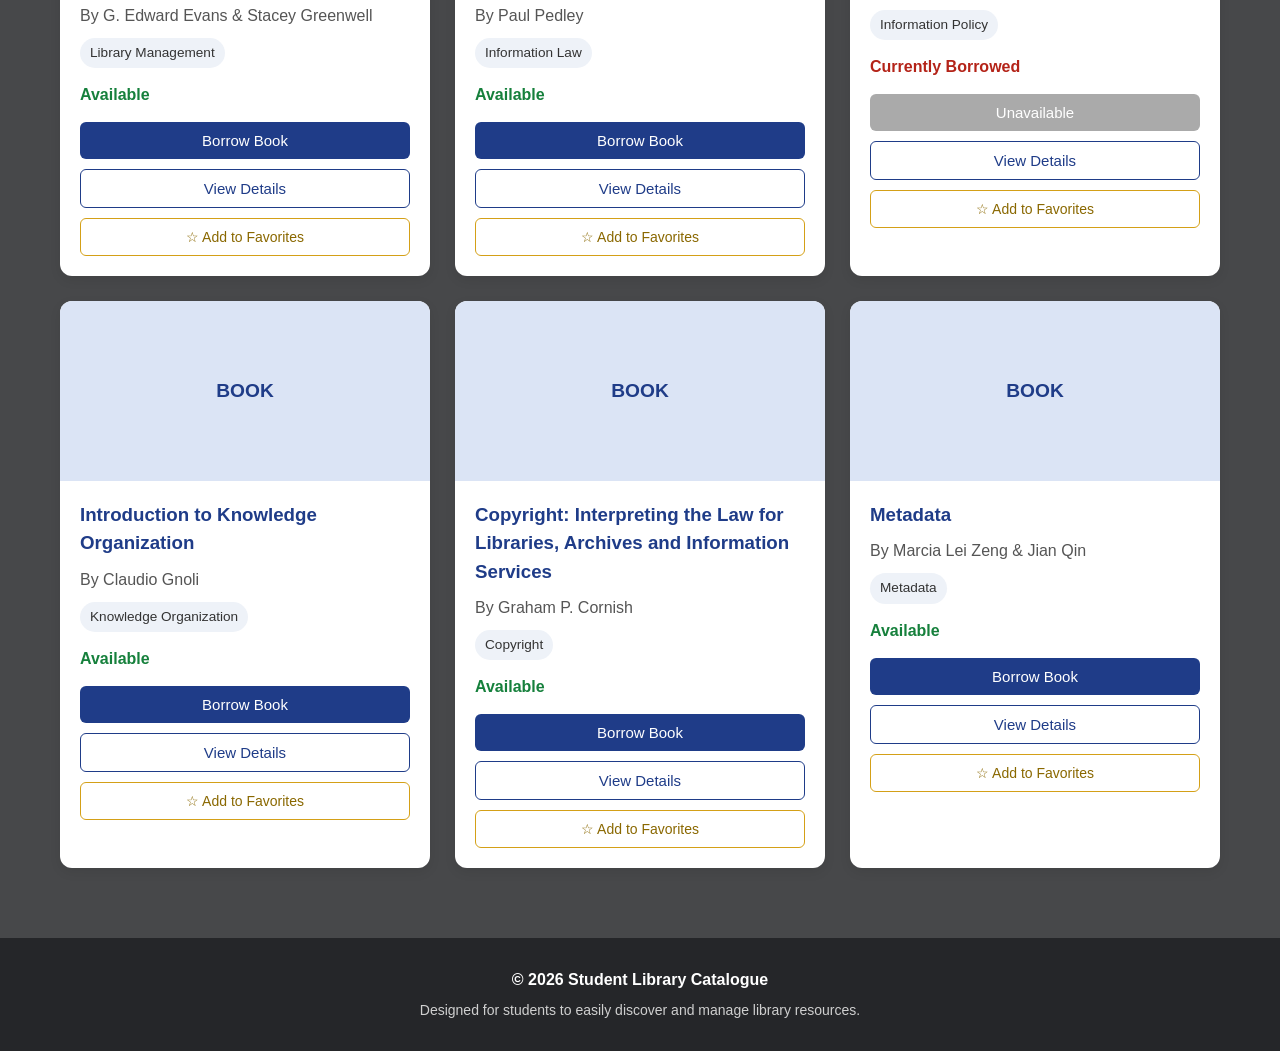
==== commit 53159779: "feat(landing): rework hero title for clarity Refs #28" ====
--- a/index.html
+++ b/index.html
@@ -10,7 +10,8 @@
 
     <header>
         <div class="header-content">
-            <h1>Discover Your Next Great Read</h1>
+          <h1>Explore Thousands of Books Today</h1>
+
             <nav>
                 <a href="#home">Home</a>
                 <a href="#catalogue">Catalogue</a>
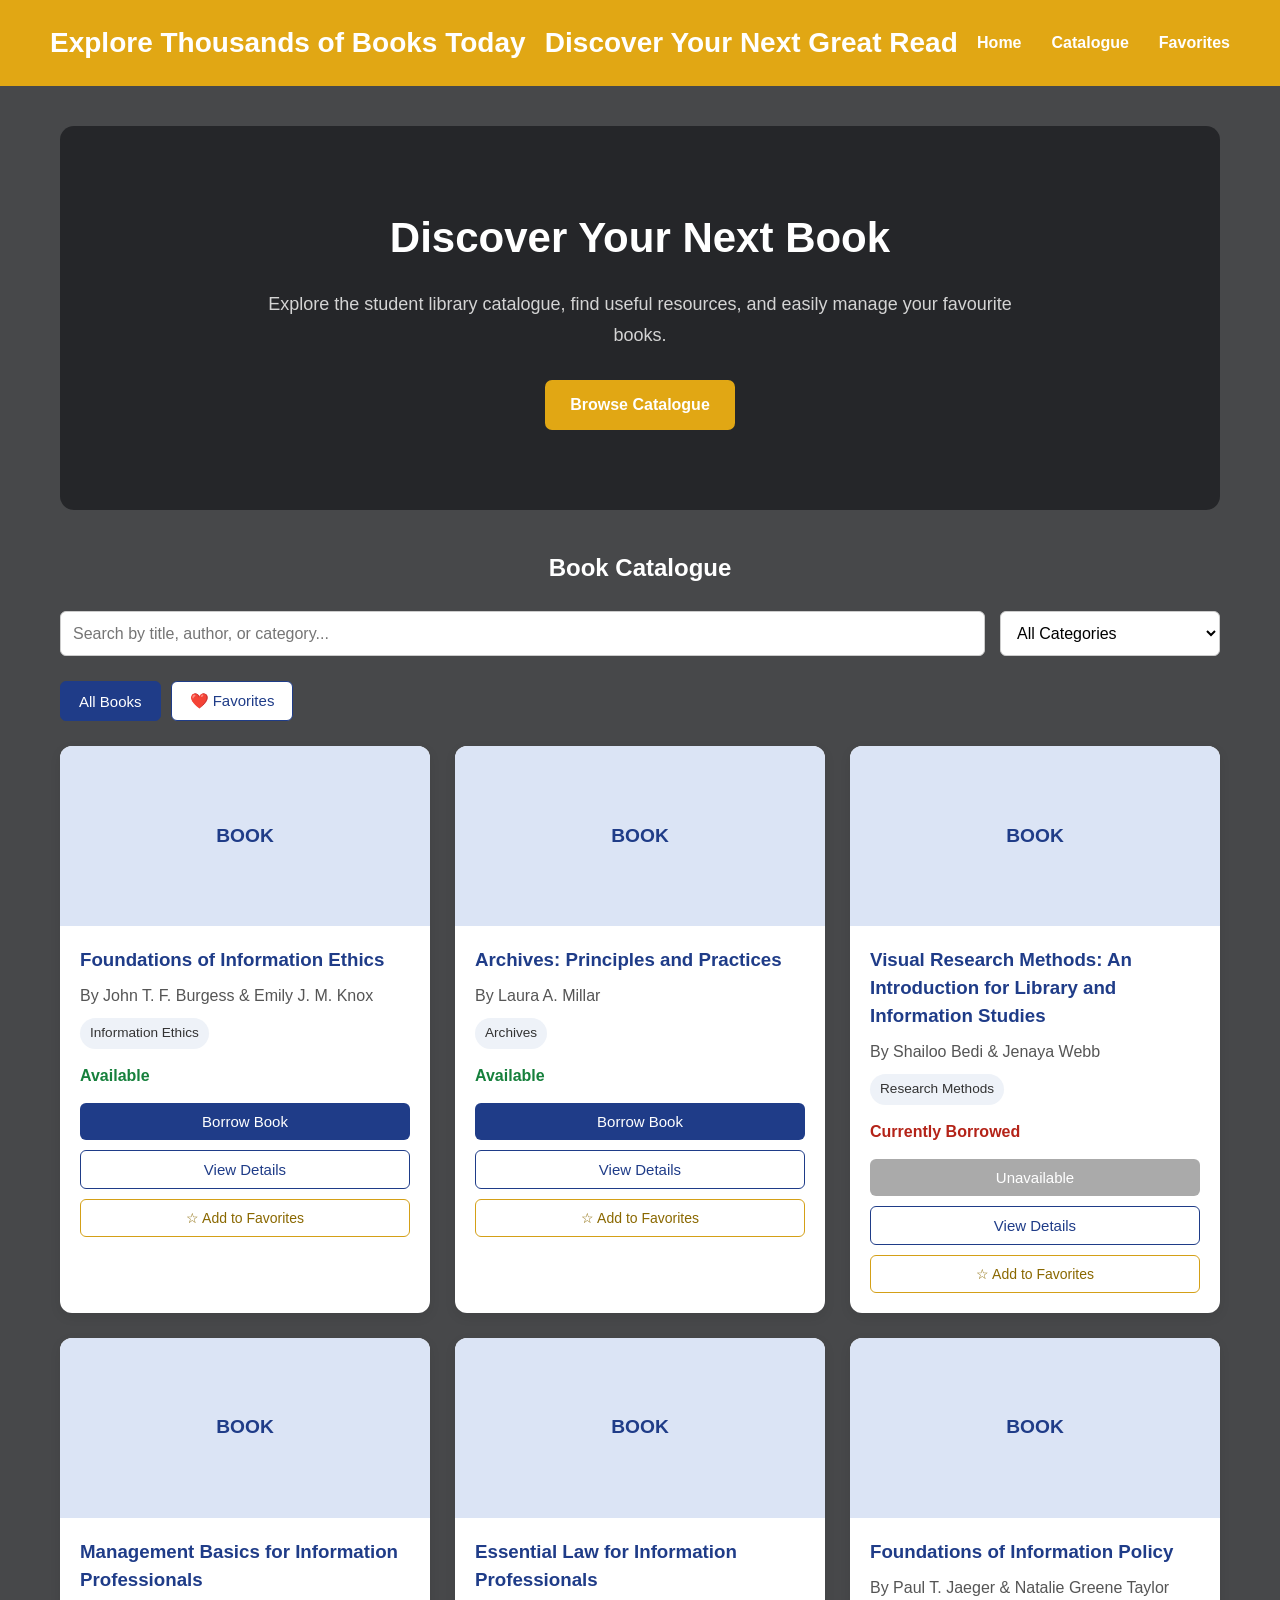
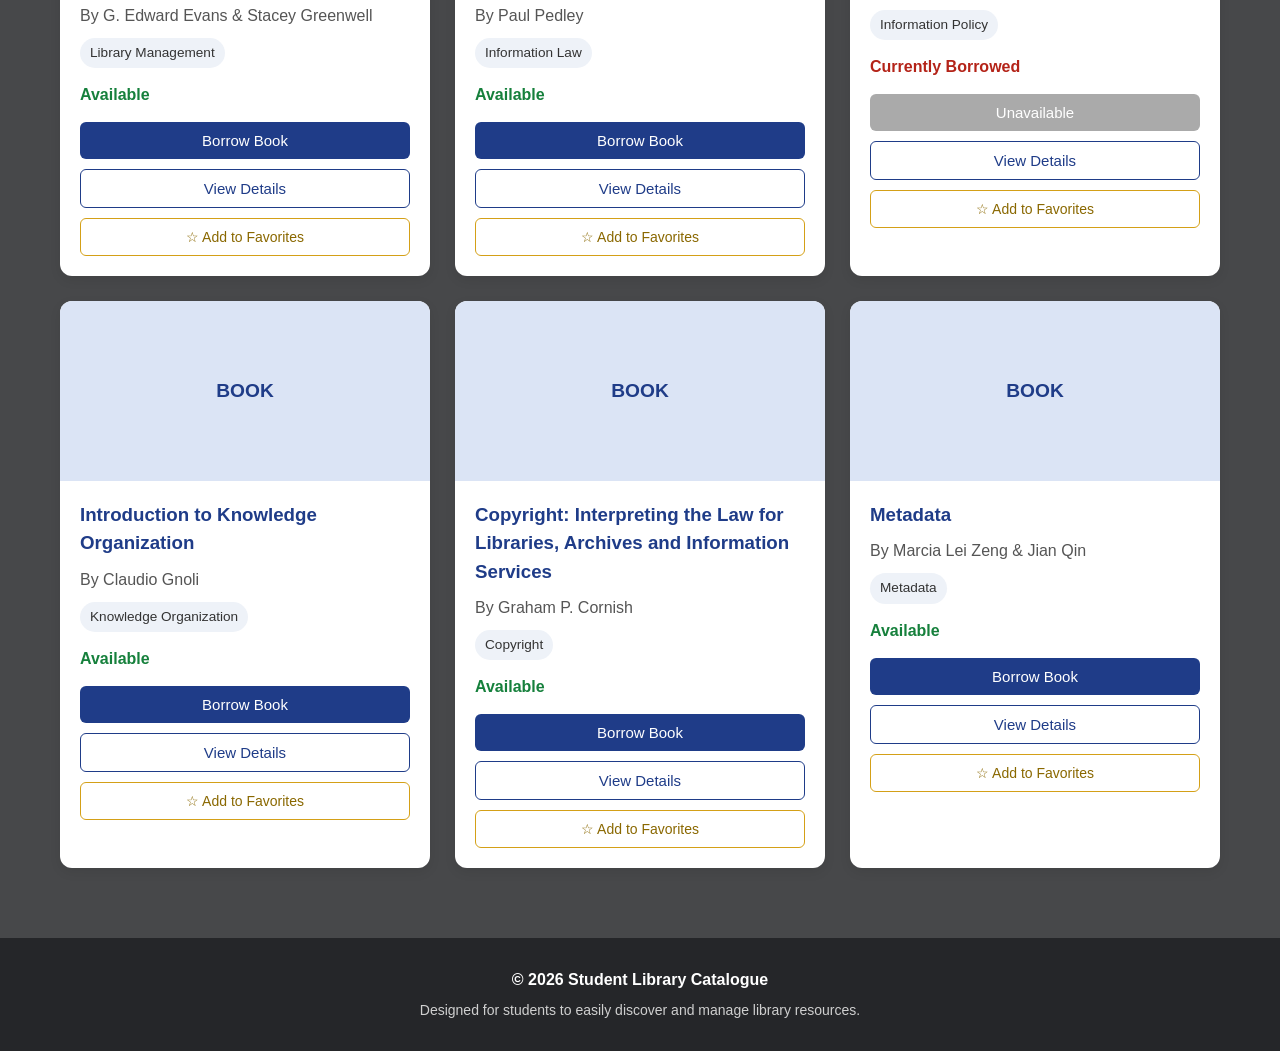
==== commit 3f61502e: "fix(landing): resolve title conflict between #26 and #28 Closes #28" ====
--- a/index.html
+++ b/index.html
@@ -10,7 +10,11 @@
 
     <header>
         <div class="header-content">
+
           <h1>Explore Thousands of Books Today</h1>
+
+
+            <h1>Discover Your Next Great Read</h1>
 
             <nav>
                 <a href="#home">Home</a>
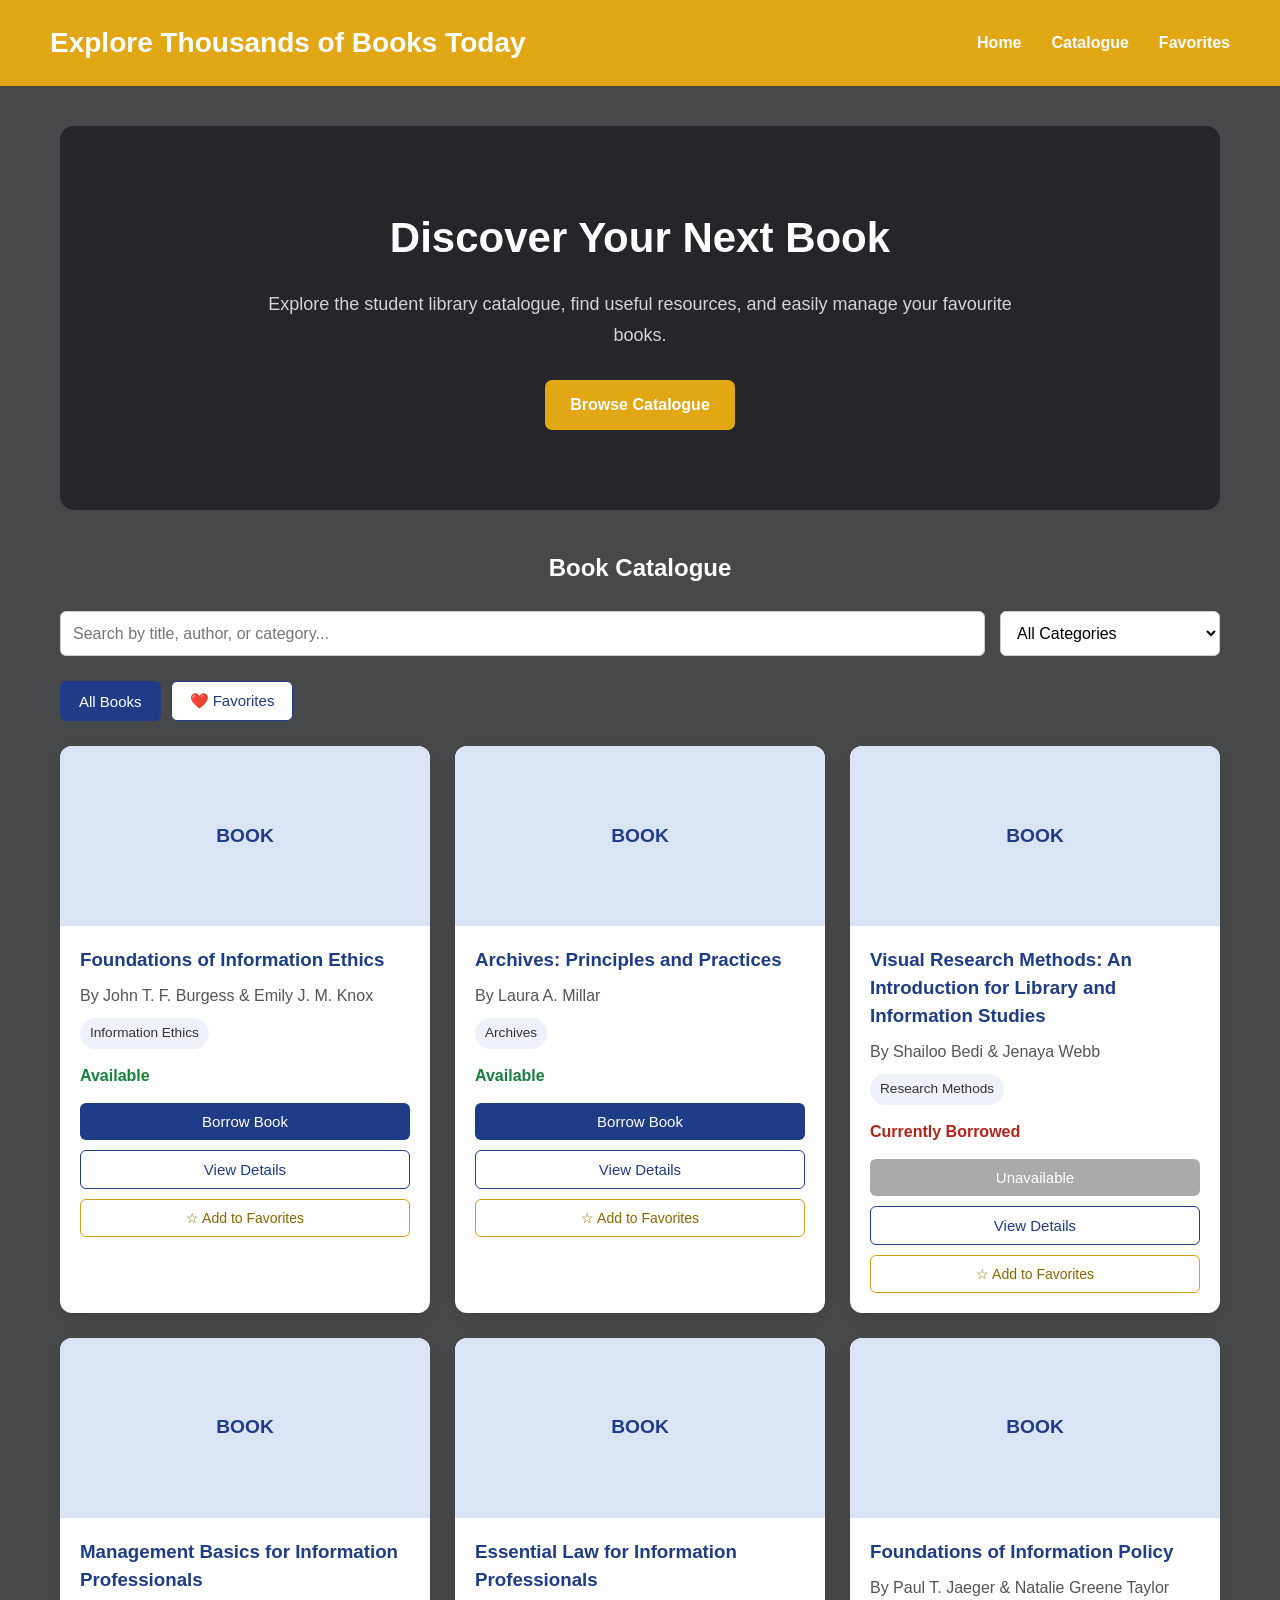
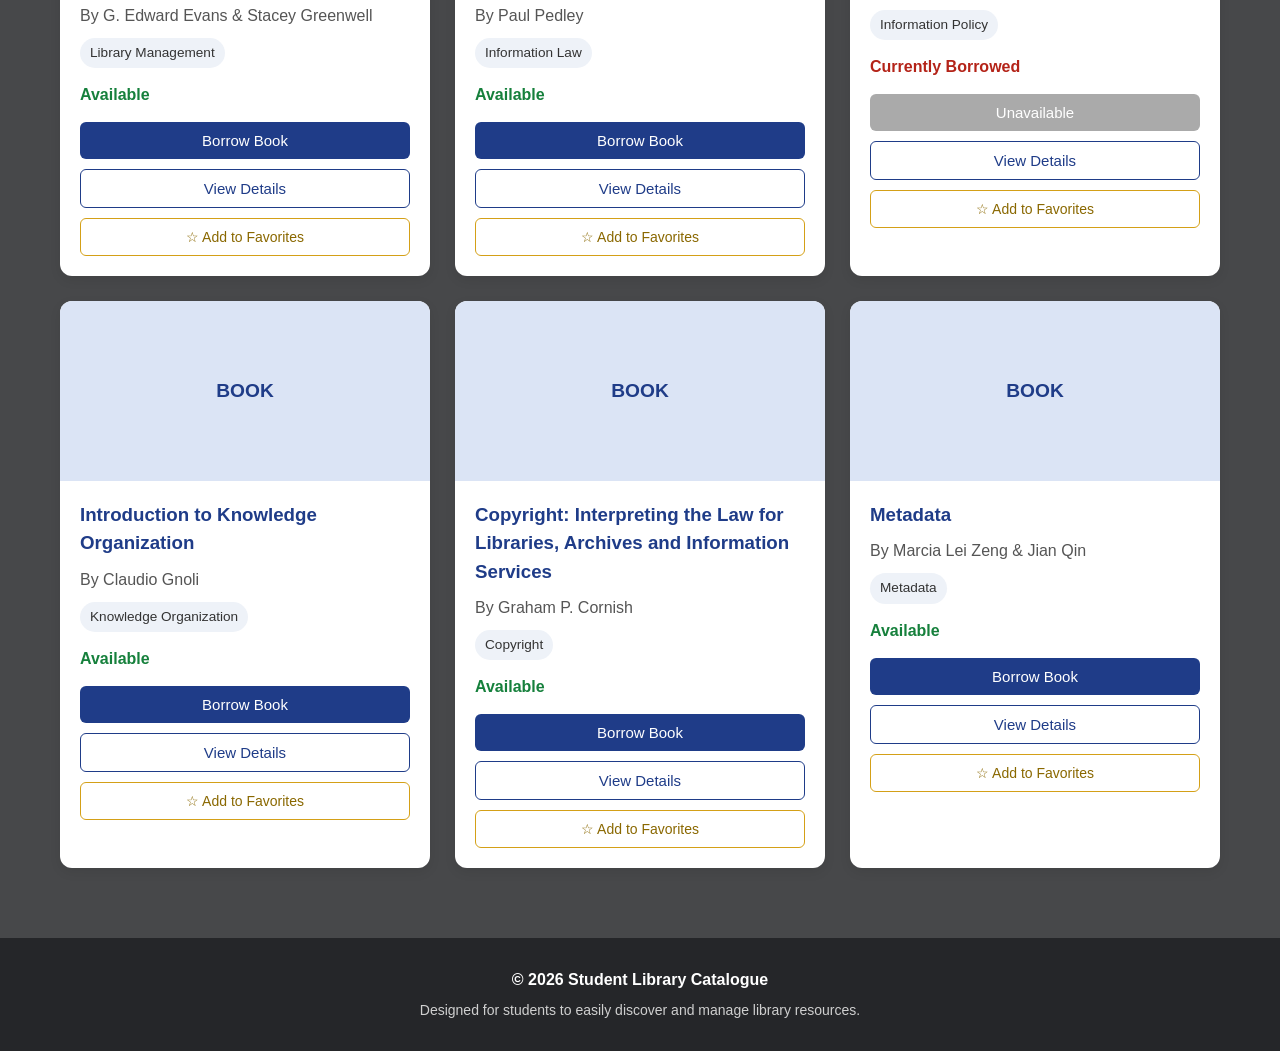
==== commit c5261a7c: "fix(landing): remove duplicate hero title Refs #41" ====
--- a/index.html
+++ b/index.html
@@ -12,9 +12,6 @@
         <div class="header-content">
 
           <h1>Explore Thousands of Books Today</h1>
-
-
-            <h1>Discover Your Next Great Read</h1>
 
             <nav>
                 <a href="#home">Home</a>
